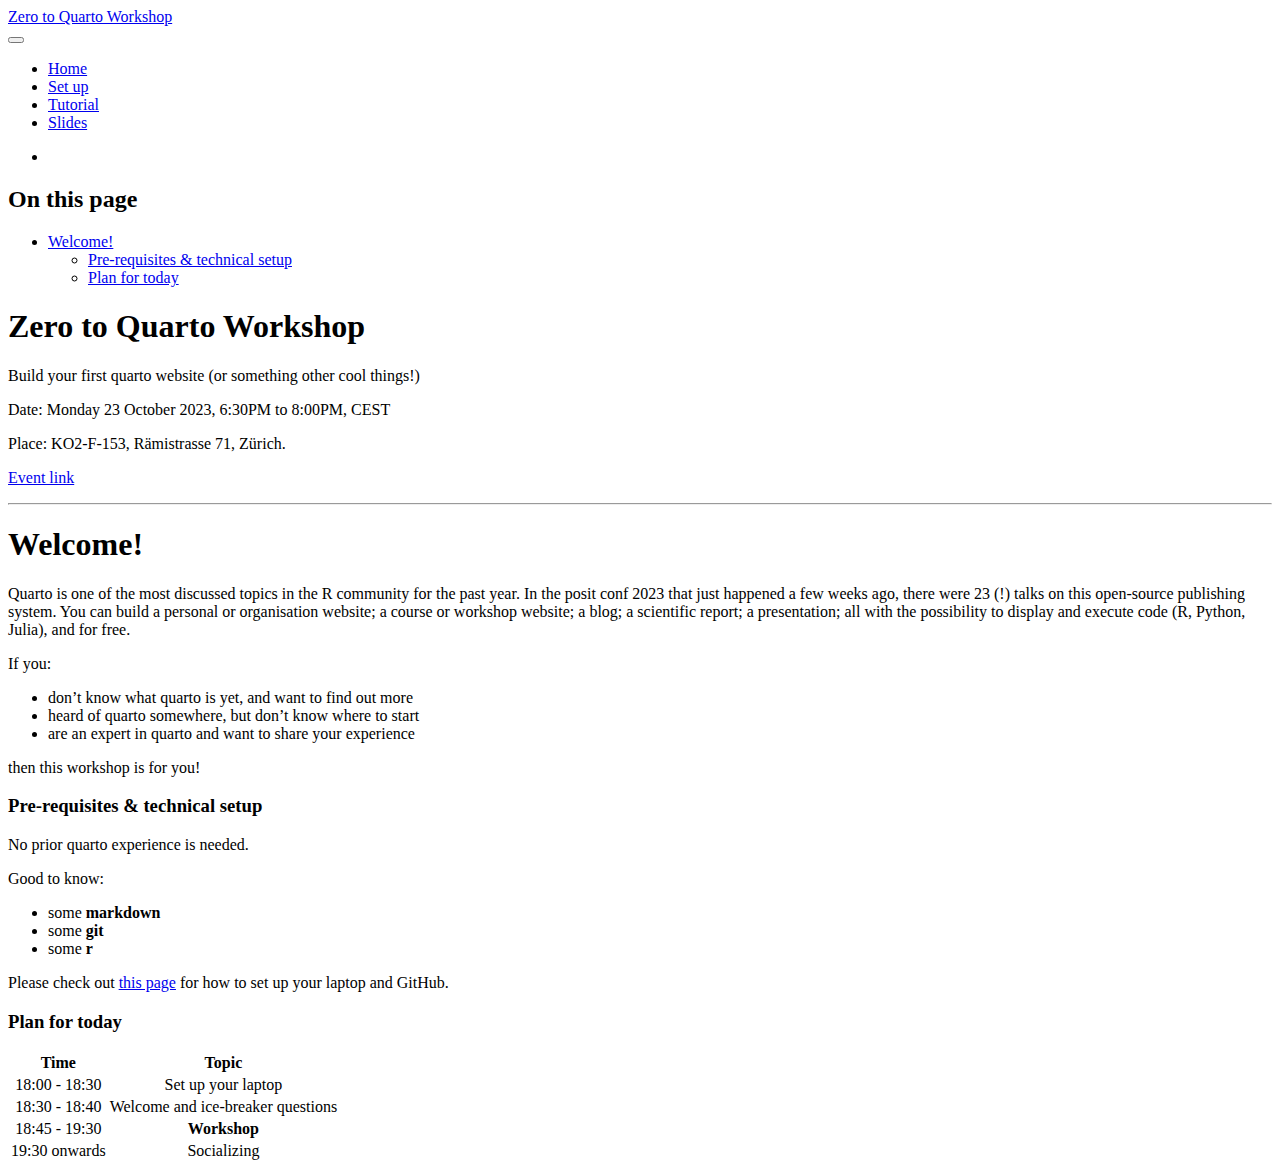
==== docs/index.html @ bd5dd080 "update tutorial" ====
<!DOCTYPE html>
<html xmlns="http://www.w3.org/1999/xhtml" lang="en" xml:lang="en"><head>

<meta charset="utf-8">
<meta name="generator" content="quarto-1.3.450">

<meta name="viewport" content="width=device-width, initial-scale=1.0, user-scalable=yes">


<title>Zero to Quarto Workshop</title>
<style>
code{white-space: pre-wrap;}
span.smallcaps{font-variant: small-caps;}
div.columns{display: flex; gap: min(4vw, 1.5em);}
div.column{flex: auto; overflow-x: auto;}
div.hanging-indent{margin-left: 1.5em; text-indent: -1.5em;}
ul.task-list{list-style: none;}
ul.task-list li input[type="checkbox"] {
  width: 0.8em;
  margin: 0 0.8em 0.2em -1em; /* quarto-specific, see https://github.com/quarto-dev/quarto-cli/issues/4556 */ 
  vertical-align: middle;
}
</style>


<script src="site_libs/quarto-nav/quarto-nav.js"></script>
<script src="site_libs/quarto-nav/headroom.min.js"></script>
<script src="site_libs/clipboard/clipboard.min.js"></script>
<script src="site_libs/quarto-search/autocomplete.umd.js"></script>
<script src="site_libs/quarto-search/fuse.min.js"></script>
<script src="site_libs/quarto-search/quarto-search.js"></script>
<meta name="quarto:offset" content="./">
<script src="site_libs/quarto-html/quarto.js"></script>
<script src="site_libs/quarto-html/popper.min.js"></script>
<script src="site_libs/quarto-html/tippy.umd.min.js"></script>
<script src="site_libs/quarto-html/anchor.min.js"></script>
<link href="site_libs/quarto-html/tippy.css" rel="stylesheet">
<link href="site_libs/quarto-html/quarto-syntax-highlighting.css" rel="stylesheet" id="quarto-text-highlighting-styles">
<script src="site_libs/bootstrap/bootstrap.min.js"></script>
<link href="site_libs/bootstrap/bootstrap-icons.css" rel="stylesheet">
<link href="site_libs/bootstrap/bootstrap.min.css" rel="stylesheet" id="quarto-bootstrap" data-mode="light">
<script id="quarto-search-options" type="application/json">{
  "location": "navbar",
  "copy-button": false,
  "collapse-after": 3,
  "panel-placement": "end",
  "type": "overlay",
  "limit": 20,
  "language": {
    "search-no-results-text": "No results",
    "search-matching-documents-text": "matching documents",
    "search-copy-link-title": "Copy link to search",
    "search-hide-matches-text": "Hide additional matches",
    "search-more-match-text": "more match in this document",
    "search-more-matches-text": "more matches in this document",
    "search-clear-button-title": "Clear",
    "search-detached-cancel-button-title": "Cancel",
    "search-submit-button-title": "Submit",
    "search-label": "Search"
  }
}</script>


<link rel="stylesheet" href="styles.css">
</head>

<body class="nav-fixed">

<div id="quarto-search-results"></div>
  <header id="quarto-header" class="headroom fixed-top">
    <nav class="navbar navbar-expand-lg navbar-dark ">
      <div class="navbar-container container-fluid">
      <div class="navbar-brand-container">
    <a class="navbar-brand" href="./index.html">
    <span class="navbar-title">Zero to Quarto Workshop</span>
    </a>
  </div>
            <div id="quarto-search" class="" title="Search"></div>
          <button class="navbar-toggler" type="button" data-bs-toggle="collapse" data-bs-target="#navbarCollapse" aria-controls="navbarCollapse" aria-expanded="false" aria-label="Toggle navigation" onclick="if (window.quartoToggleHeadroom) { window.quartoToggleHeadroom(); }">
  <span class="navbar-toggler-icon"></span>
</button>
          <div class="collapse navbar-collapse" id="navbarCollapse">
            <ul class="navbar-nav navbar-nav-scroll me-auto">
  <li class="nav-item">
    <a class="nav-link active" href="./index.html" rel="" target="" aria-current="page">
 <span class="menu-text">Home</span></a>
  </li>  
  <li class="nav-item">
    <a class="nav-link" href="./setup.html" rel="" target="">
 <span class="menu-text">Set up</span></a>
  </li>  
  <li class="nav-item">
    <a class="nav-link" href="./tutorial.html" rel="" target="">
 <span class="menu-text">Tutorial</span></a>
  </li>  
  <li class="nav-item">
    <a class="nav-link" href="./slides.html" rel="" target="">
 <span class="menu-text">Slides</span></a>
  </li>  
</ul>
            <ul class="navbar-nav navbar-nav-scroll ms-auto">
  <li class="nav-item compact">
    <a class="nav-link" href="https://github.com/andreaczhang/workshop-02quarto" rel="" target=""><i class="bi bi-github" role="img">
</i> 
 <span class="menu-text"></span></a>
  </li>  
</ul>
            <div class="quarto-navbar-tools">
</div>
          </div> <!-- /navcollapse -->
      </div> <!-- /container-fluid -->
    </nav>
</header>
<!-- content -->
<div id="quarto-content" class="quarto-container page-columns page-rows-contents page-layout-article page-navbar">
<!-- sidebar -->
<!-- margin-sidebar -->
    <div id="quarto-margin-sidebar" class="sidebar margin-sidebar">
        <nav id="TOC" role="doc-toc" class="toc-active">
    <h2 id="toc-title">On this page</h2>
   
  <ul>
  <li><a href="#welcome" id="toc-welcome" class="nav-link active" data-scroll-target="#welcome">Welcome!</a>
  <ul class="collapse">
  <li><a href="#pre-requisites-technical-setup" id="toc-pre-requisites-technical-setup" class="nav-link" data-scroll-target="#pre-requisites-technical-setup">Pre-requisites &amp; technical setup</a></li>
  <li><a href="#plan-for-today" id="toc-plan-for-today" class="nav-link" data-scroll-target="#plan-for-today">Plan for today</a></li>
  </ul></li>
  </ul>
</nav>
    </div>
<!-- main -->
<main class="content" id="quarto-document-content">

<header id="title-block-header" class="quarto-title-block default">
<div class="quarto-title">
<h1 class="title">Zero to Quarto Workshop</h1>
<p class="subtitle lead">Build your first quarto website (or something other cool things!)</p>
</div>



<div class="quarto-title-meta">

    
  
    
  </div>
  

</header>

<p>Date: Monday 23 October 2023, 6:30PM to 8:00PM, CEST</p>
<p>Place: KO2-F-153, Rämistrasse 71, Zürich.</p>
<p><a href="https://www.meetup.com/rladies-zurich/events/296330423/">Event link</a></p>
<hr>
<section id="welcome" class="level1">
<h1>Welcome!</h1>
<p>Quarto is one of the most discussed topics in the R community for the past year. In the posit conf 2023 that just happened a few weeks ago, there were 23 (!) talks on this open-source publishing system. You can build a personal or organisation website; a course or workshop website; a blog; a scientific report; a presentation; all with the possibility to display and execute code (R, Python, Julia), and for free.</p>
<p>If you:</p>
<ul>
<li>don’t know what quarto is yet, and want to find out more</li>
<li>heard of quarto somewhere, but don’t know where to start</li>
<li>are an expert in quarto and want to share your experience</li>
</ul>
<p>then this workshop is for you!</p>
<section id="pre-requisites-technical-setup" class="level3">
<h3 class="anchored" data-anchor-id="pre-requisites-technical-setup">Pre-requisites &amp; technical setup</h3>
<p>No prior quarto experience is needed.</p>
<p>Good to know:</p>
<ul>
<li>some <strong>markdown</strong></li>
<li>some <strong>git</strong></li>
<li>some <strong>r</strong></li>
</ul>
<p>Please check out <a href="./setup.html">this page</a> for how to set up your laptop and GitHub.</p>
</section>
<section id="plan-for-today" class="level3">
<h3 class="anchored" data-anchor-id="plan-for-today">Plan for today</h3>
<table class="table">
<thead>
<tr class="header">
<th style="text-align: center;">Time</th>
<th style="text-align: center;">Topic</th>
</tr>
</thead>
<tbody>
<tr class="odd">
<td style="text-align: center;">18:00 - 18:30</td>
<td style="text-align: center;">Set up your laptop</td>
</tr>
<tr class="even">
<td style="text-align: center;">18:30 - 18:40</td>
<td style="text-align: center;">Welcome and ice-breaker questions</td>
</tr>
<tr class="odd">
<td style="text-align: center;">18:45 - 19:30</td>
<td style="text-align: center;"><strong>Workshop</strong></td>
</tr>
<tr class="even">
<td style="text-align: center;">19:30 onwards</td>
<td style="text-align: center;">Socializing</td>
</tr>
</tbody>
</table>


</section>
</section>

</main> <!-- /main -->
<script id="quarto-html-after-body" type="application/javascript">
window.document.addEventListener("DOMContentLoaded", function (event) {
  const toggleBodyColorMode = (bsSheetEl) => {
    const mode = bsSheetEl.getAttribute("data-mode");
    const bodyEl = window.document.querySelector("body");
    if (mode === "dark") {
      bodyEl.classList.add("quarto-dark");
      bodyEl.classList.remove("quarto-light");
    } else {
      bodyEl.classList.add("quarto-light");
      bodyEl.classList.remove("quarto-dark");
    }
  }
  const toggleBodyColorPrimary = () => {
    const bsSheetEl = window.document.querySelector("link#quarto-bootstrap");
    if (bsSheetEl) {
      toggleBodyColorMode(bsSheetEl);
    }
  }
  toggleBodyColorPrimary();  
  const icon = "";
  const anchorJS = new window.AnchorJS();
  anchorJS.options = {
    placement: 'right',
    icon: icon
  };
  anchorJS.add('.anchored');
  const isCodeAnnotation = (el) => {
    for (const clz of el.classList) {
      if (clz.startsWith('code-annotation-')) {                     
        return true;
      }
    }
    return false;
  }
  const clipboard = new window.ClipboardJS('.code-copy-button', {
    text: function(trigger) {
      const codeEl = trigger.previousElementSibling.cloneNode(true);
      for (const childEl of codeEl.children) {
        if (isCodeAnnotation(childEl)) {
          childEl.remove();
        }
      }
      return codeEl.innerText;
    }
  });
  clipboard.on('success', function(e) {
    // button target
    const button = e.trigger;
    // don't keep focus
    button.blur();
    // flash "checked"
    button.classList.add('code-copy-button-checked');
    var currentTitle = button.getAttribute("title");
    button.setAttribute("title", "Copied!");
    let tooltip;
    if (window.bootstrap) {
      button.setAttribute("data-bs-toggle", "tooltip");
      button.setAttribute("data-bs-placement", "left");
      button.setAttribute("data-bs-title", "Copied!");
      tooltip = new bootstrap.Tooltip(button, 
        { trigger: "manual", 
          customClass: "code-copy-button-tooltip",
          offset: [0, -8]});
      tooltip.show();    
    }
    setTimeout(function() {
      if (tooltip) {
        tooltip.hide();
        button.removeAttribute("data-bs-title");
        button.removeAttribute("data-bs-toggle");
        button.removeAttribute("data-bs-placement");
      }
      button.setAttribute("title", currentTitle);
      button.classList.remove('code-copy-button-checked');
    }, 1000);
    // clear code selection
    e.clearSelection();
  });
  function tippyHover(el, contentFn) {
    const config = {
      allowHTML: true,
      content: contentFn,
      maxWidth: 500,
      delay: 100,
      arrow: false,
      appendTo: function(el) {
          return el.parentElement;
      },
      interactive: true,
      interactiveBorder: 10,
      theme: 'quarto',
      placement: 'bottom-start'
    };
    window.tippy(el, config); 
  }
  const noterefs = window.document.querySelectorAll('a[role="doc-noteref"]');
  for (var i=0; i<noterefs.length; i++) {
    const ref = noterefs[i];
    tippyHover(ref, function() {
      // use id or data attribute instead here
      let href = ref.getAttribute('data-footnote-href') || ref.getAttribute('href');
      try { href = new URL(href).hash; } catch {}
      const id = href.replace(/^#\/?/, "");
      const note = window.document.getElementById(id);
      return note.innerHTML;
    });
  }
      let selectedAnnoteEl;
      const selectorForAnnotation = ( cell, annotation) => {
        let cellAttr = 'data-code-cell="' + cell + '"';
        let lineAttr = 'data-code-annotation="' +  annotation + '"';
        const selector = 'span[' + cellAttr + '][' + lineAttr + ']';
        return selector;
      }
      const selectCodeLines = (annoteEl) => {
        const doc = window.document;
        const targetCell = annoteEl.getAttribute("data-target-cell");
        const targetAnnotation = annoteEl.getAttribute("data-target-annotation");
        const annoteSpan = window.document.querySelector(selectorForAnnotation(targetCell, targetAnnotation));
        const lines = annoteSpan.getAttribute("data-code-lines").split(",");
        const lineIds = lines.map((line) => {
          return targetCell + "-" + line;
        })
        let top = null;
        let height = null;
        let parent = null;
        if (lineIds.length > 0) {
            //compute the position of the single el (top and bottom and make a div)
            const el = window.document.getElementById(lineIds[0]);
            top = el.offsetTop;
            height = el.offsetHeight;
            parent = el.parentElement.parentElement;
          if (lineIds.length > 1) {
            const lastEl = window.document.getElementById(lineIds[lineIds.length - 1]);
            const bottom = lastEl.offsetTop + lastEl.offsetHeight;
            height = bottom - top;
          }
          if (top !== null && height !== null && parent !== null) {
            // cook up a div (if necessary) and position it 
            let div = window.document.getElementById("code-annotation-line-highlight");
            if (div === null) {
              div = window.document.createElement("div");
              div.setAttribute("id", "code-annotation-line-highlight");
              div.style.position = 'absolute';
              parent.appendChild(div);
            }
            div.style.top = top - 2 + "px";
            div.style.height = height + 4 + "px";
            let gutterDiv = window.document.getElementById("code-annotation-line-highlight-gutter");
            if (gutterDiv === null) {
              gutterDiv = window.document.createElement("div");
              gutterDiv.setAttribute("id", "code-annotation-line-highlight-gutter");
              gutterDiv.style.position = 'absolute';
              const codeCell = window.document.getElementById(targetCell);
              const gutter = codeCell.querySelector('.code-annotation-gutter');
              gutter.appendChild(gutterDiv);
            }
            gutterDiv.style.top = top - 2 + "px";
            gutterDiv.style.height = height + 4 + "px";
          }
          selectedAnnoteEl = annoteEl;
        }
      };
      const unselectCodeLines = () => {
        const elementsIds = ["code-annotation-line-highlight", "code-annotation-line-highlight-gutter"];
        elementsIds.forEach((elId) => {
          const div = window.document.getElementById(elId);
          if (div) {
            div.remove();
          }
        });
        selectedAnnoteEl = undefined;
      };
      // Attach click handler to the DT
      const annoteDls = window.document.querySelectorAll('dt[data-target-cell]');
      for (const annoteDlNode of annoteDls) {
        annoteDlNode.addEventListener('click', (event) => {
          const clickedEl = event.target;
          if (clickedEl !== selectedAnnoteEl) {
            unselectCodeLines();
            const activeEl = window.document.querySelector('dt[data-target-cell].code-annotation-active');
            if (activeEl) {
              activeEl.classList.remove('code-annotation-active');
            }
            selectCodeLines(clickedEl);
            clickedEl.classList.add('code-annotation-active');
          } else {
            // Unselect the line
            unselectCodeLines();
            clickedEl.classList.remove('code-annotation-active');
          }
        });
      }
  const findCites = (el) => {
    const parentEl = el.parentElement;
    if (parentEl) {
      const cites = parentEl.dataset.cites;
      if (cites) {
        return {
          el,
          cites: cites.split(' ')
        };
      } else {
        return findCites(el.parentElement)
      }
    } else {
      return undefined;
    }
  };
  var bibliorefs = window.document.querySelectorAll('a[role="doc-biblioref"]');
  for (var i=0; i<bibliorefs.length; i++) {
    const ref = bibliorefs[i];
    const citeInfo = findCites(ref);
    if (citeInfo) {
      tippyHover(citeInfo.el, function() {
        var popup = window.document.createElement('div');
        citeInfo.cites.forEach(function(cite) {
          var citeDiv = window.document.createElement('div');
          citeDiv.classList.add('hanging-indent');
          citeDiv.classList.add('csl-entry');
          var biblioDiv = window.document.getElementById('ref-' + cite);
          if (biblioDiv) {
            citeDiv.innerHTML = biblioDiv.innerHTML;
          }
          popup.appendChild(citeDiv);
        });
        return popup.innerHTML;
      });
    }
  }
});
</script>
</div> <!-- /content -->



</body></html>
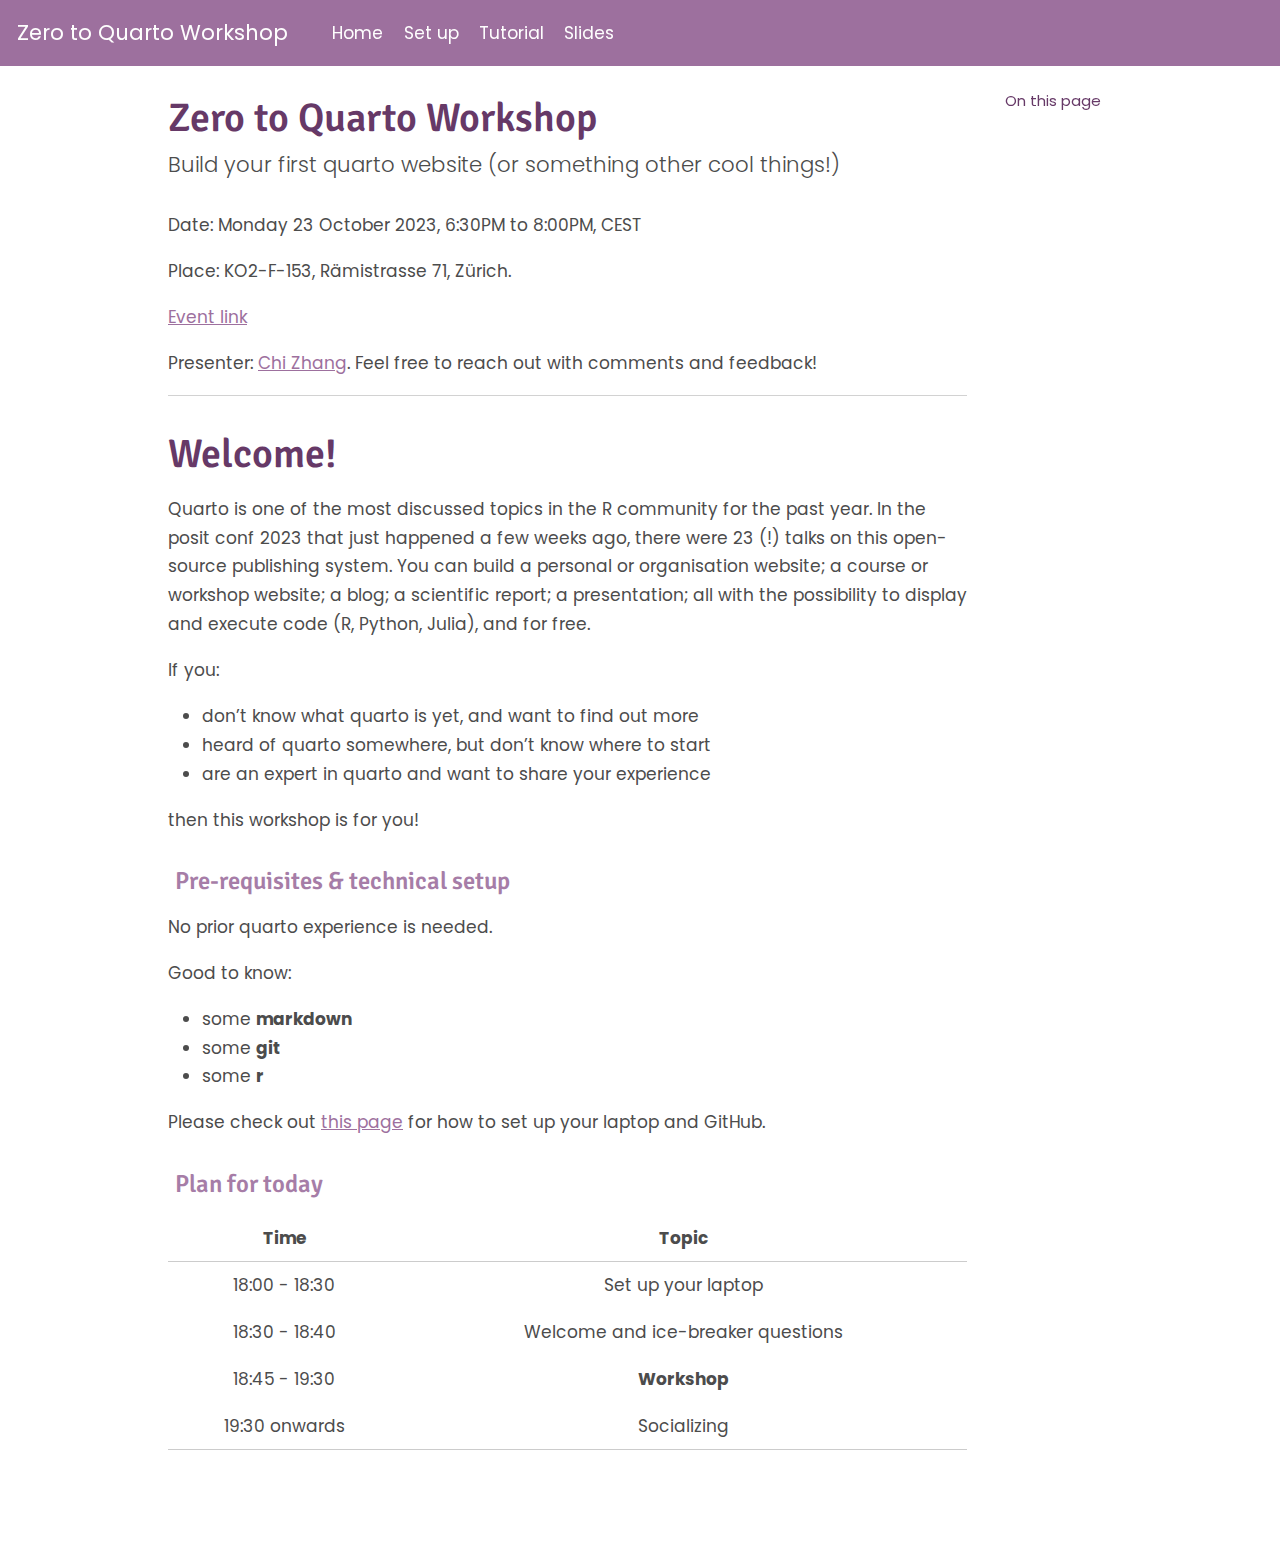
==== commit 94fe19cf: "adjust the theme for the website" ====
--- a/docs/index.html
+++ b/docs/index.html
@@ -61,7 +61,6 @@
 }</script>
 
 
-<link rel="stylesheet" href="styles.css">
 </head>
 
 <body class="nav-fixed">
@@ -119,12 +118,8 @@
         <nav id="TOC" role="doc-toc" class="toc-active">
     <h2 id="toc-title">On this page</h2>
    
-  <ul>
-  <li><a href="#welcome" id="toc-welcome" class="nav-link active" data-scroll-target="#welcome">Welcome!</a>
   <ul class="collapse">
-  <li><a href="#pre-requisites-technical-setup" id="toc-pre-requisites-technical-setup" class="nav-link" data-scroll-target="#pre-requisites-technical-setup">Pre-requisites &amp; technical setup</a></li>
-  <li><a href="#plan-for-today" id="toc-plan-for-today" class="nav-link" data-scroll-target="#plan-for-today">Plan for today</a></li>
-  </ul></li>
+  <li><a href="#welcome" id="toc-welcome" class="nav-link active" data-scroll-target="#welcome">Welcome!</a></li>
   </ul>
 </nav>
     </div>
@@ -152,6 +147,7 @@
 <p>Date: Monday 23 October 2023, 6:30PM to 8:00PM, CEST</p>
 <p>Place: KO2-F-153, Rämistrasse 71, Zürich.</p>
 <p><a href="https://www.meetup.com/rladies-zurich/events/296330423/">Event link</a></p>
+<p>Presenter: <a href="https://andreaczhang.github.io">Chi Zhang</a>. Feel free to reach out with comments and feedback!</p>
 <hr>
 <section id="welcome" class="level1">
 <h1>Welcome!</h1>
--- a/docs/site_libs/quarto-html/quarto-syntax-highlighting.css
+++ b/docs/site_libs/quarto-html/quarto-syntax-highlighting.css
@@ -0,0 +1,203 @@
+/* quarto syntax highlight colors */
+:root {
+  --quarto-hl-ot-color: #003B4F;
+  --quarto-hl-at-color: #657422;
+  --quarto-hl-ss-color: #20794D;
+  --quarto-hl-an-color: #5E5E5E;
+  --quarto-hl-fu-color: #4758AB;
+  --quarto-hl-st-color: #20794D;
+  --quarto-hl-cf-color: #003B4F;
+  --quarto-hl-op-color: #5E5E5E;
+  --quarto-hl-er-color: #AD0000;
+  --quarto-hl-bn-color: #AD0000;
+  --quarto-hl-al-color: #AD0000;
+  --quarto-hl-va-color: #111111;
+  --quarto-hl-bu-color: inherit;
+  --quarto-hl-ex-color: inherit;
+  --quarto-hl-pp-color: #AD0000;
+  --quarto-hl-in-color: #5E5E5E;
+  --quarto-hl-vs-color: #20794D;
+  --quarto-hl-wa-color: #5E5E5E;
+  --quarto-hl-do-color: #5E5E5E;
+  --quarto-hl-im-color: #00769E;
+  --quarto-hl-ch-color: #20794D;
+  --quarto-hl-dt-color: #AD0000;
+  --quarto-hl-fl-color: #AD0000;
+  --quarto-hl-co-color: #5E5E5E;
+  --quarto-hl-cv-color: #5E5E5E;
+  --quarto-hl-cn-color: #8f5902;
+  --quarto-hl-sc-color: #5E5E5E;
+  --quarto-hl-dv-color: #AD0000;
+  --quarto-hl-kw-color: #003B4F;
+}
+
+/* other quarto variables */
+:root {
+  --quarto-font-monospace: "Source Code Pro", monospace;
+}
+
+pre > code.sourceCode > span {
+  color: #003B4F;
+}
+
+code span {
+  color: #003B4F;
+}
+
+code.sourceCode > span {
+  color: #003B4F;
+}
+
+div.sourceCode,
+div.sourceCode pre.sourceCode {
+  color: #003B4F;
+}
+
+code span.ot {
+  color: #003B4F;
+  font-style: inherit;
+}
+
+code span.at {
+  color: #657422;
+  font-style: inherit;
+}
+
+code span.ss {
+  color: #20794D;
+  font-style: inherit;
+}
+
+code span.an {
+  color: #5E5E5E;
+  font-style: inherit;
+}
+
+code span.fu {
+  color: #4758AB;
+  font-style: inherit;
+}
+
+code span.st {
+  color: #20794D;
+  font-style: inherit;
+}
+
+code span.cf {
+  color: #003B4F;
+  font-style: inherit;
+}
+
+code span.op {
+  color: #5E5E5E;
+  font-style: inherit;
+}
+
+code span.er {
+  color: #AD0000;
+  font-style: inherit;
+}
+
+code span.bn {
+  color: #AD0000;
+  font-style: inherit;
+}
+
+code span.al {
+  color: #AD0000;
+  font-style: inherit;
+}
+
+code span.va {
+  color: #111111;
+  font-style: inherit;
+}
+
+code span.bu {
+  font-style: inherit;
+}
+
+code span.ex {
+  font-style: inherit;
+}
+
+code span.pp {
+  color: #AD0000;
+  font-style: inherit;
+}
+
+code span.in {
+  color: #5E5E5E;
+  font-style: inherit;
+}
+
+code span.vs {
+  color: #20794D;
+  font-style: inherit;
+}
+
+code span.wa {
+  color: #5E5E5E;
+  font-style: italic;
+}
+
+code span.do {
+  color: #5E5E5E;
+  font-style: italic;
+}
+
+code span.im {
+  color: #00769E;
+  font-style: inherit;
+}
+
+code span.ch {
+  color: #20794D;
+  font-style: inherit;
+}
+
+code span.dt {
+  color: #AD0000;
+  font-style: inherit;
+}
+
+code span.fl {
+  color: #AD0000;
+  font-style: inherit;
+}
+
+code span.co {
+  color: #5E5E5E;
+  font-style: inherit;
+}
+
+code span.cv {
+  color: #5E5E5E;
+  font-style: italic;
+}
+
+code span.cn {
+  color: #8f5902;
+  font-style: inherit;
+}
+
+code span.sc {
+  color: #5E5E5E;
+  font-style: inherit;
+}
+
+code span.dv {
+  color: #AD0000;
+  font-style: inherit;
+}
+
+code span.kw {
+  color: #003B4F;
+  font-style: inherit;
+}
+
+.prevent-inlining {
+  content: "</";
+}
+
+/*# sourceMappingURL=debc5d5d77c3f9108843748ff7464032.css.map */
